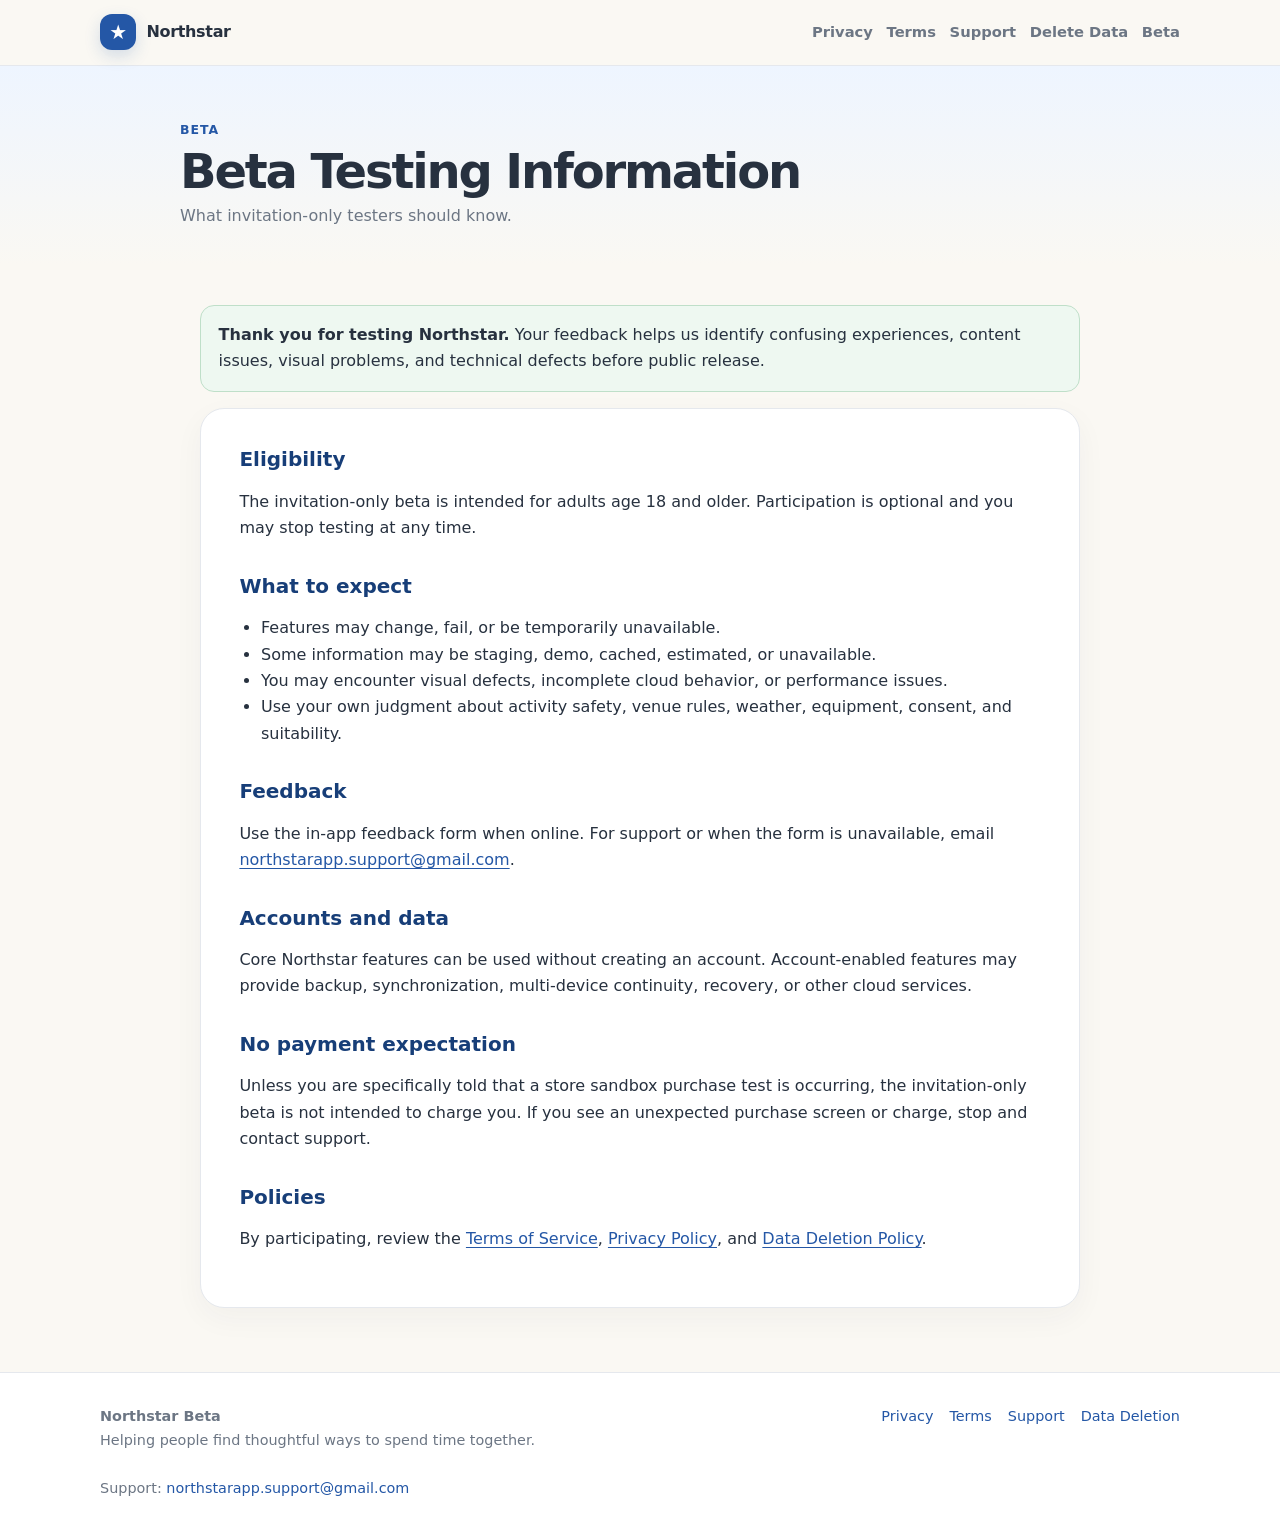
==== beta/index.html @ 6a09dfb1 "Initial Northstar website" ====
<!doctype html>
<html lang="en">
<head>
<meta charset="utf-8">
<meta name="viewport" content="width=device-width, initial-scale=1">
<meta name="description" content="Northstar invitation-only beta information">
<meta name="theme-color" content="#2457A6">
<title>Beta Testing | Northstar</title>
<link rel="stylesheet" href="../assets/style.css">
</head>
<body>
<a class="skip" href="#main">Skip to content</a>

<header class="site-header">
  <nav class="nav" aria-label="Main navigation">
    <a class="brand" href="../"><span class="mark" aria-hidden="true">★</span><span>Northstar</span></a>
    <div class="navlinks">
      <a href="../privacy/">Privacy</a>
      <a href="../terms/">Terms</a>
      <a href="../support/">Support</a>
      <a href="../delete-account/">Delete Data</a>
      <a href="../beta/">Beta</a>
    </div>
  </nav>
</header>
<main id="main">
<header class="policy-header"><div class="inner">
 <div class="kicker">Beta</div><h1>Beta Testing Information</h1>
 <p>What invitation-only testers should know.</p>
</div></header>
<section class="container">
 <div class="good"><strong>Thank you for testing Northstar.</strong> Your feedback helps us identify confusing experiences, content issues, visual problems, and technical defects before public release.</div>
 <article class="policy" style="margin-top:1rem">
  <h2>Eligibility</h2>
  <p>The invitation-only beta is intended for adults age 18 and older. Participation is optional and you may stop testing at any time.</p>
  <h2>What to expect</h2>
  <ul>
   <li>Features may change, fail, or be temporarily unavailable.</li>
   <li>Some information may be staging, demo, cached, estimated, or unavailable.</li>
   <li>You may encounter visual defects, incomplete cloud behavior, or performance issues.</li>
   <li>Use your own judgment about activity safety, venue rules, weather, equipment, consent, and suitability.</li>
  </ul>
  <h2>Feedback</h2>
  <p>Use the in-app feedback form when online. For support or when the form is unavailable, email <a href="mailto:northstarapp.support@gmail.com">northstarapp.support@gmail.com</a>.</p>
  <h2>Accounts and data</h2>
  <p>Core Northstar features can be used without creating an account. Account-enabled features may provide backup, synchronization, multi-device continuity, recovery, or other cloud services.</p>
  <h2>No payment expectation</h2>
  <p>Unless you are specifically told that a store sandbox purchase test is occurring, the invitation-only beta is not intended to charge you. If you see an unexpected purchase screen or charge, stop and contact support.</p>
  <h2>Policies</h2>
  <p>By participating, review the <a href="../terms/">Terms of Service</a>, <a href="../privacy/">Privacy Policy</a>, and <a href="../delete-account/">Data Deletion Policy</a>.</p>
 </article>
</section>
</main>

<footer>
 <div class="footer">
   <div><strong>Northstar Beta</strong><br>Helping people find thoughtful ways to spend time together.</div>
   <div class="footer-links">
     <a href="../privacy/">Privacy</a>
     <a href="../terms/">Terms</a>
     <a href="../support/">Support</a>
     <a href="../delete-account/">Data Deletion</a>
   </div>
   <div>Support: <a href="mailto:northstarapp.support@gmail.com">northstarapp.support@gmail.com</a></div>
 </div>
</footer>
</body>
</html>
---- assets/style.css ----
:root{
  --primary:#2457A6;--primary-light:#5E9CE6;--primary-dark:#173E78;
  --accent:#E8B547;--cream:#FAF8F3;--surface:#FFFFFF;--surface-alt:#F2F5F8;
  --text:#27313F;--muted:#6C7684;--divider:#E5E8ED;--success:#3F8F5A;
  --max:920px;--radius:18px;
}
*{box-sizing:border-box}
html{scroll-behavior:smooth}
body{margin:0;font-family:Inter,ui-sans-serif,system-ui,-apple-system,BlinkMacSystemFont,"Segoe UI",sans-serif;background:var(--cream);color:var(--text);line-height:1.65}
a{color:var(--primary);text-decoration-thickness:1px;text-underline-offset:3px}
a:hover{color:var(--primary-dark)}
.skip{position:absolute;left:-9999px;top:0;background:#fff;padding:.7rem 1rem;z-index:100}
.skip:focus{left:1rem;top:1rem}
.site-header{position:sticky;top:0;z-index:20;background:rgba(250,248,243,.94);backdrop-filter:blur(10px);border-bottom:1px solid var(--divider)}
.nav{max-width:1120px;margin:auto;padding:.9rem 1.25rem;display:flex;align-items:center;justify-content:space-between;gap:1rem}
.brand{display:flex;align-items:center;gap:.65rem;text-decoration:none;color:var(--text);font-weight:800;letter-spacing:-.02em}
.mark{width:36px;height:36px;border-radius:12px;background:var(--primary);color:white;display:grid;place-items:center;font-size:20px;box-shadow:0 6px 16px rgba(36,87,166,.18)}
.navlinks{display:flex;flex-wrap:wrap;gap:.85rem;font-size:.92rem}
.navlinks a{text-decoration:none;color:var(--muted);font-weight:650}
.navlinks a:hover{color:var(--primary)}
main{min-height:70vh}
.hero{padding:5.2rem 1.25rem 4.2rem;background:linear-gradient(180deg,#eef5ff 0%,var(--cream) 100%)}
.hero-inner{max-width:1000px;margin:auto;text-align:center}
.eyebrow{display:inline-block;background:#e4efff;color:var(--primary-dark);font-weight:750;padding:.35rem .7rem;border-radius:999px;font-size:.84rem}
h1{font-size:clamp(2.25rem,7vw,4.25rem);line-height:1.04;letter-spacing:-.045em;margin:1rem 0}
.hero p{font-size:clamp(1.05rem,2vw,1.25rem);max-width:720px;margin:0 auto;color:var(--muted)}
.actions{display:flex;justify-content:center;gap:.8rem;flex-wrap:wrap;margin-top:1.8rem}
.button{display:inline-block;text-decoration:none;font-weight:750;border-radius:14px;padding:.75rem 1rem;border:1px solid var(--divider);background:white;color:var(--text)}
.button.primary{background:var(--primary);border-color:var(--primary);color:white}
.container{max-width:var(--max);margin:auto;padding:2.5rem 1.25rem 4rem}
.card-grid{display:grid;grid-template-columns:repeat(3,1fr);gap:1rem;margin-top:2rem}
.card{background:var(--surface);border:1px solid var(--divider);border-radius:var(--radius);padding:1.25rem;box-shadow:0 8px 22px rgba(39,49,63,.045)}
.card h2,.card h3{margin-top:0}
.card p{color:var(--muted)}
.policy-header{padding:3.4rem 1.25rem 2rem;background:linear-gradient(180deg,#eef5ff,var(--cream))}
.policy-header .inner{max-width:var(--max);margin:auto}
.policy-header h1{font-size:clamp(2rem,5vw,3rem);margin:.4rem 0 .4rem}
.policy-header p{color:var(--muted);margin:.2rem 0}
.policy{background:var(--surface);border:1px solid var(--divider);border-radius:24px;padding:clamp(1.2rem,4vw,2.4rem);box-shadow:0 10px 30px rgba(39,49,63,.045)}
.policy h2{font-size:1.25rem;line-height:1.25;margin-top:2rem;color:var(--primary-dark)}
.policy h2:first-child{margin-top:0}
.policy h3{font-size:1.05rem;margin-bottom:.25rem}
.policy ul{padding-left:1.35rem}
.notice{background:#fff8e6;border:1px solid #f1d38b;border-radius:14px;padding:1rem 1.1rem;margin:1.1rem 0}
.good{background:#eef8f1;border:1px solid #bfdfc9;border-radius:14px;padding:1rem 1.1rem}
.meta{color:var(--muted);font-size:.92rem}
.kicker{color:var(--primary);font-weight:800;text-transform:uppercase;letter-spacing:.08em;font-size:.78rem}
.steps{counter-reset:step;display:grid;gap:.85rem}
.step{position:relative;background:var(--surface);border:1px solid var(--divider);border-radius:16px;padding:1rem 1rem 1rem 3.4rem}
.step:before{counter-increment:step;content:counter(step);position:absolute;left:1rem;top:1rem;width:1.7rem;height:1.7rem;border-radius:50%;display:grid;place-items:center;background:var(--primary);color:#fff;font-weight:800;font-size:.85rem}
footer{border-top:1px solid var(--divider);background:#fff}
.footer{max-width:1120px;margin:auto;padding:2rem 1.25rem;display:flex;justify-content:space-between;gap:1.5rem;flex-wrap:wrap;color:var(--muted);font-size:.9rem}
.footer-links{display:flex;gap:1rem;flex-wrap:wrap}
.footer a{text-decoration:none}
@media(max-width:760px){
 .nav{align-items:flex-start}.navlinks{justify-content:flex-end;gap:.55rem}.navlinks a{font-size:.82rem}
 .card-grid{grid-template-columns:1fr}
 .hero{padding-top:3.6rem}
}
@media(max-width:520px){
 .nav{display:block}.brand{margin-bottom:.7rem}.navlinks{justify-content:flex-start}
 .policy{border-radius:18px}
}
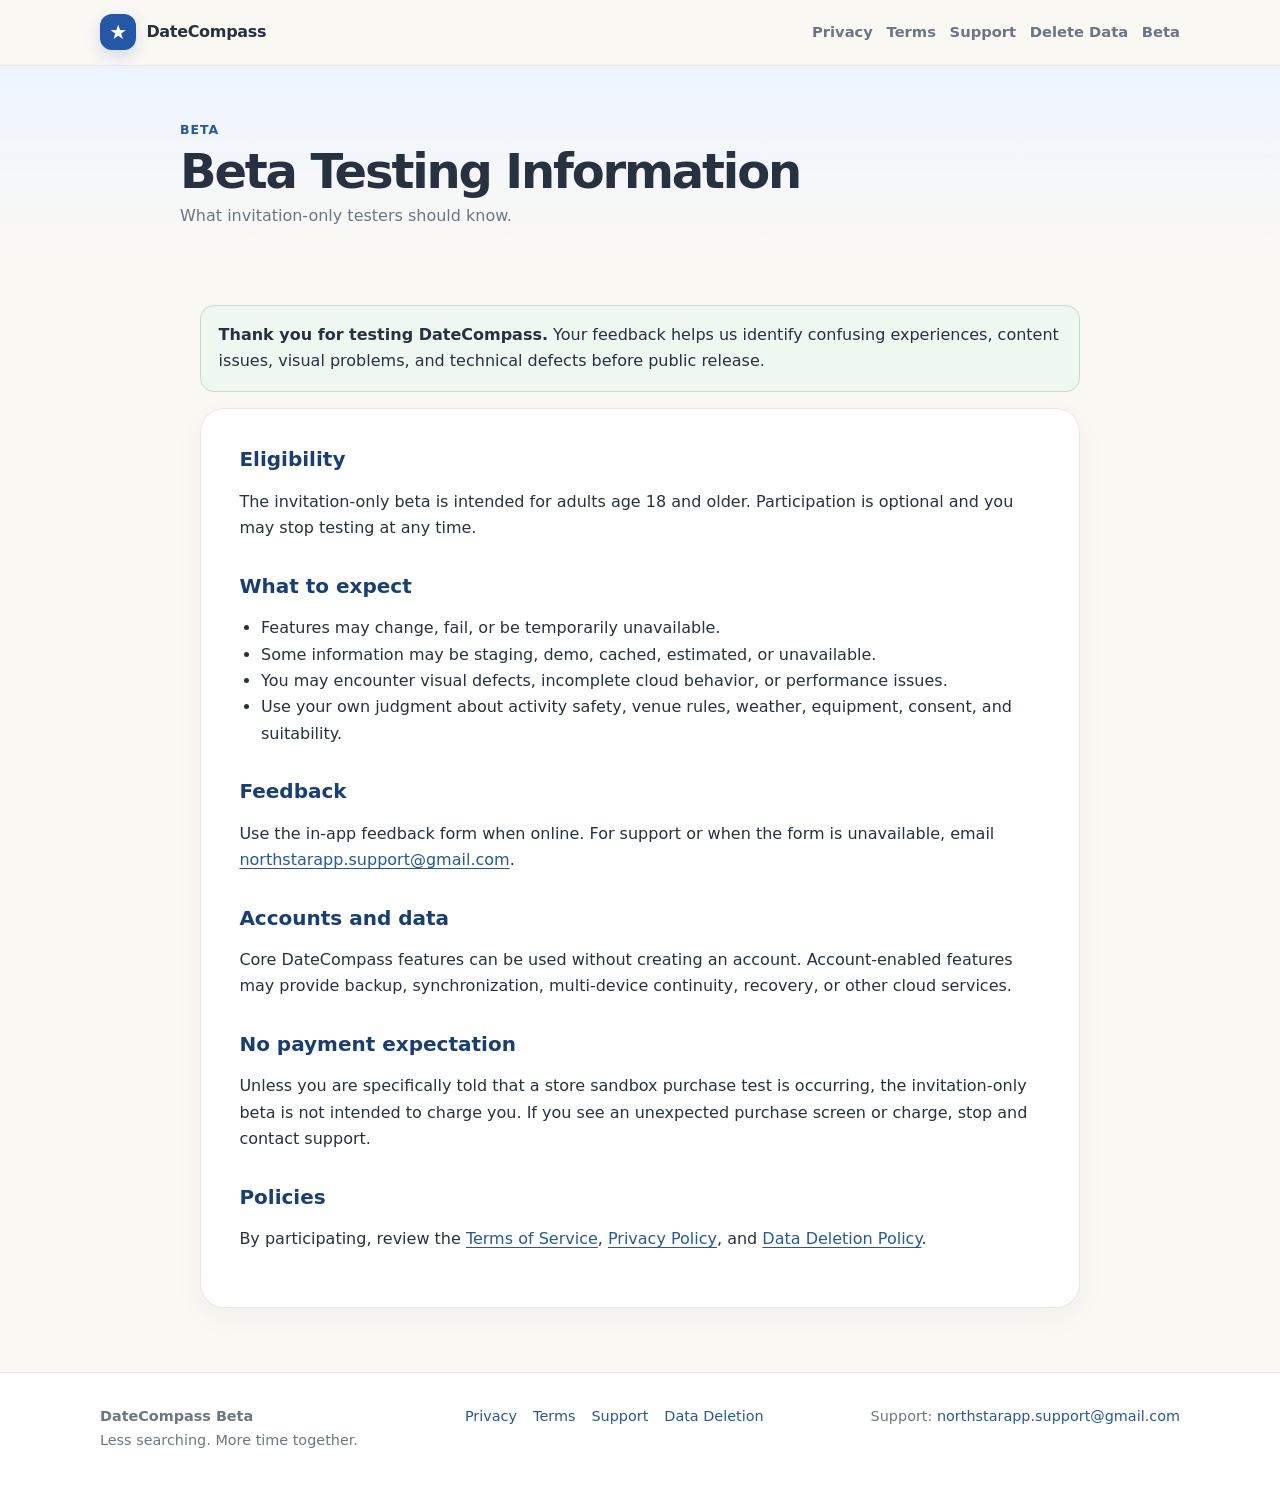
==== commit 86c76012: "Rebrand public website to DateCompass" ====
--- a/beta/index.html
+++ b/beta/index.html
@@ -3,9 +3,17 @@
 <head>
 <meta charset="utf-8">
 <meta name="viewport" content="width=device-width, initial-scale=1">
-<meta name="description" content="Northstar invitation-only beta information">
+<meta name="description" content="DateCompass invitation-only beta information">
 <meta name="theme-color" content="#2457A6">
-<title>Beta Testing | Northstar</title>
+<title>Beta Testing | DateCompass</title>
+<meta property="og:type" content="website">
+<meta property="og:title" content="Beta Testing | DateCompass">
+<meta property="og:description" content="DateCompass invitation-only beta information">
+<meta property="og:image" content="https://northstar-site.github.io/Northstar/assets/datecompass-social-preview.png">
+<meta name="twitter:card" content="summary_large_image">
+<meta name="twitter:title" content="Beta Testing | DateCompass">
+<meta name="twitter:description" content="DateCompass invitation-only beta information">
+<meta name="twitter:image" content="https://northstar-site.github.io/Northstar/assets/datecompass-social-preview.png">
 <link rel="stylesheet" href="../assets/style.css">
 </head>
 <body>
@@ -13,7 +21,7 @@
 
 <header class="site-header">
   <nav class="nav" aria-label="Main navigation">
-    <a class="brand" href="../"><span class="mark" aria-hidden="true">★</span><span>Northstar</span></a>
+    <a class="brand" href="../"><span class="mark" aria-hidden="true">★</span><span>DateCompass</span></a>
     <div class="navlinks">
       <a href="../privacy/">Privacy</a>
       <a href="../terms/">Terms</a>
@@ -29,7 +37,7 @@
  <p>What invitation-only testers should know.</p>
 </div></header>
 <section class="container">
- <div class="good"><strong>Thank you for testing Northstar.</strong> Your feedback helps us identify confusing experiences, content issues, visual problems, and technical defects before public release.</div>
+ <div class="good"><strong>Thank you for testing DateCompass.</strong> Your feedback helps us identify confusing experiences, content issues, visual problems, and technical defects before public release.</div>
  <article class="policy" style="margin-top:1rem">
   <h2>Eligibility</h2>
   <p>The invitation-only beta is intended for adults age 18 and older. Participation is optional and you may stop testing at any time.</p>
@@ -43,7 +51,7 @@
   <h2>Feedback</h2>
   <p>Use the in-app feedback form when online. For support or when the form is unavailable, email <a href="mailto:northstarapp.support@gmail.com">northstarapp.support@gmail.com</a>.</p>
   <h2>Accounts and data</h2>
-  <p>Core Northstar features can be used without creating an account. Account-enabled features may provide backup, synchronization, multi-device continuity, recovery, or other cloud services.</p>
+  <p>Core DateCompass features can be used without creating an account. Account-enabled features may provide backup, synchronization, multi-device continuity, recovery, or other cloud services.</p>
   <h2>No payment expectation</h2>
   <p>Unless you are specifically told that a store sandbox purchase test is occurring, the invitation-only beta is not intended to charge you. If you see an unexpected purchase screen or charge, stop and contact support.</p>
   <h2>Policies</h2>
@@ -54,7 +62,7 @@
 
 <footer>
  <div class="footer">
-   <div><strong>Northstar Beta</strong><br>Helping people find thoughtful ways to spend time together.</div>
+   <div><strong>DateCompass Beta</strong><br>Less searching. More time together.</div>
    <div class="footer-links">
      <a href="../privacy/">Privacy</a>
      <a href="../terms/">Terms</a>
@@ -65,4 +73,4 @@
  </div>
 </footer>
 </body>
-</html>+</html>
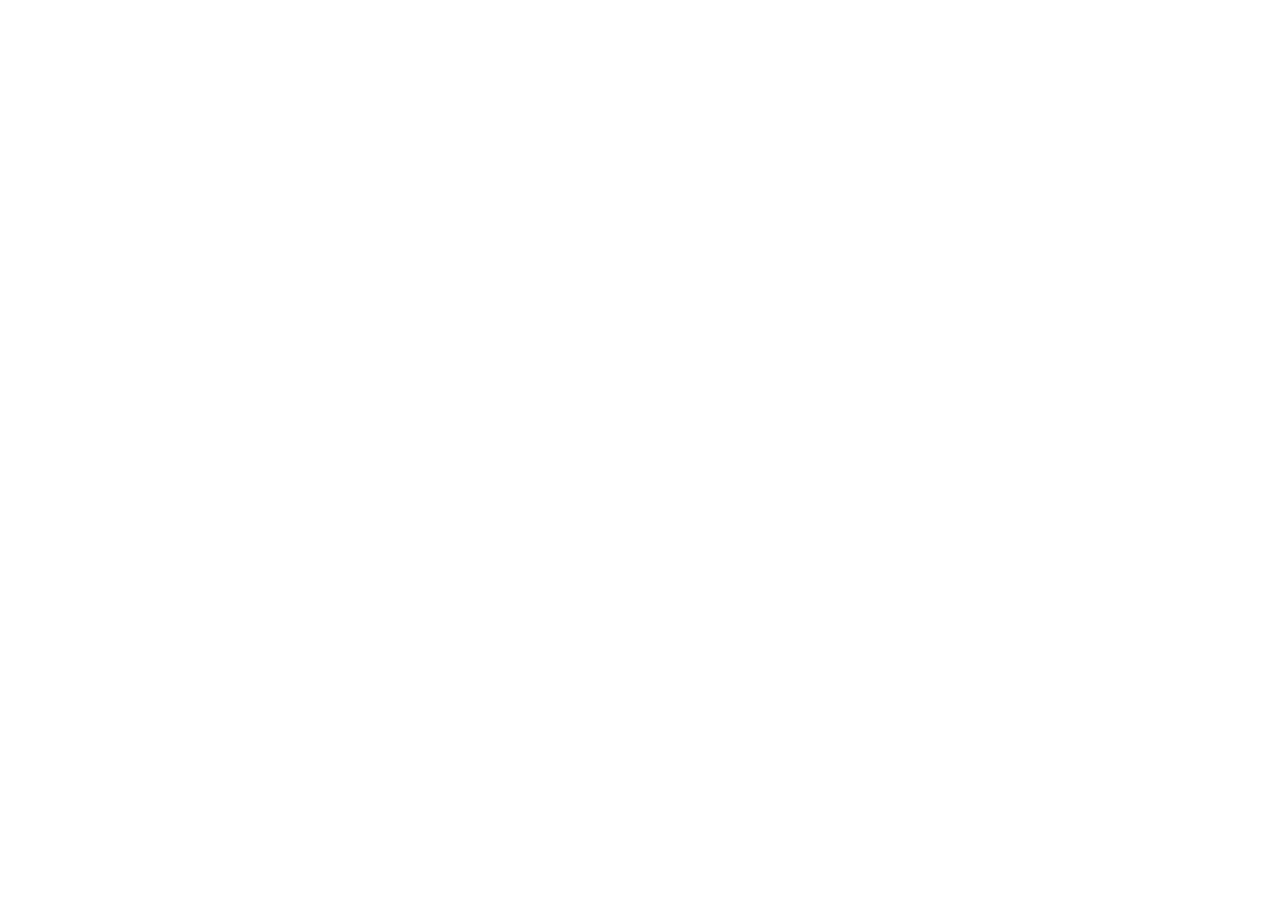
==== commit 8eec8065: "Retire beta page and refresh production site fallback" ====
--- a/beta/index.html
+++ b/beta/index.html
@@ -3,74 +3,15 @@
 <head>
 <meta charset="utf-8">
 <meta name="viewport" content="width=device-width, initial-scale=1">
-<meta name="description" content="DateCompass invitation-only beta information">
-<meta name="theme-color" content="#2457A6">
-<title>Beta Testing | DateCompass</title>
-<meta property="og:type" content="website">
-<meta property="og:title" content="Beta Testing | DateCompass">
-<meta property="og:description" content="DateCompass invitation-only beta information">
-<meta property="og:image" content="https://northstar-site.github.io/Northstar/assets/datecompass-social-preview.png">
-<meta name="twitter:card" content="summary_large_image">
-<meta name="twitter:title" content="Beta Testing | DateCompass">
-<meta name="twitter:description" content="DateCompass invitation-only beta information">
-<meta name="twitter:image" content="https://northstar-site.github.io/Northstar/assets/datecompass-social-preview.png">
-<link rel="stylesheet" href="../assets/style.css">
+<meta name="robots" content="noindex, follow">
+<meta http-equiv="refresh" content="0; url=https://getdatecompass.app/">
+<link rel="canonical" href="https://getdatecompass.app/">
+<title>Redirecting to DateCompass</title>
+<script>window.location.replace('https://getdatecompass.app/');</script>
 </head>
 <body>
-<a class="skip" href="#main">Skip to content</a>
-
-<header class="site-header">
-  <nav class="nav" aria-label="Main navigation">
-    <a class="brand" href="../"><span class="mark" aria-hidden="true">★</span><span>DateCompass</span></a>
-    <div class="navlinks">
-      <a href="../privacy/">Privacy</a>
-      <a href="../terms/">Terms</a>
-      <a href="../support/">Support</a>
-      <a href="../delete-account/">Delete Data</a>
-      <a href="../beta/">Beta</a>
-    </div>
-  </nav>
-</header>
-<main id="main">
-<header class="policy-header"><div class="inner">
- <div class="kicker">Beta</div><h1>Beta Testing Information</h1>
- <p>What invitation-only testers should know.</p>
-</div></header>
-<section class="container">
- <div class="good"><strong>Thank you for testing DateCompass.</strong> Your feedback helps us identify confusing experiences, content issues, visual problems, and technical defects before public release.</div>
- <article class="policy" style="margin-top:1rem">
-  <h2>Eligibility</h2>
-  <p>The invitation-only beta is intended for adults age 18 and older. Participation is optional and you may stop testing at any time.</p>
-  <h2>What to expect</h2>
-  <ul>
-   <li>Features may change, fail, or be temporarily unavailable.</li>
-   <li>Some information may be staging, demo, cached, estimated, or unavailable.</li>
-   <li>You may encounter visual defects, incomplete cloud behavior, or performance issues.</li>
-   <li>Use your own judgment about activity safety, venue rules, weather, equipment, consent, and suitability.</li>
-  </ul>
-  <h2>Feedback</h2>
-  <p>Use the in-app feedback form when online. For support or when the form is unavailable, email <a href="mailto:northstarapp.support@gmail.com">northstarapp.support@gmail.com</a>.</p>
-  <h2>Accounts and data</h2>
-  <p>Core DateCompass features can be used without creating an account. Account-enabled features may provide backup, synchronization, multi-device continuity, recovery, or other cloud services.</p>
-  <h2>No payment expectation</h2>
-  <p>Unless you are specifically told that a store sandbox purchase test is occurring, the invitation-only beta is not intended to charge you. If you see an unexpected purchase screen or charge, stop and contact support.</p>
-  <h2>Policies</h2>
-  <p>By participating, review the <a href="../terms/">Terms of Service</a>, <a href="../privacy/">Privacy Policy</a>, and <a href="../delete-account/">Data Deletion Policy</a>.</p>
- </article>
-</section>
+<main>
+ <p>This page has moved to the <a href="https://getdatecompass.app/">DateCompass homepage</a>.</p>
 </main>
-
-<footer>
- <div class="footer">
-   <div><strong>DateCompass Beta</strong><br>Less searching. More time together.</div>
-   <div class="footer-links">
-     <a href="../privacy/">Privacy</a>
-     <a href="../terms/">Terms</a>
-     <a href="../support/">Support</a>
-     <a href="../delete-account/">Data Deletion</a>
-   </div>
-   <div>Support: <a href="mailto:northstarapp.support@gmail.com">northstarapp.support@gmail.com</a></div>
- </div>
-</footer>
 </body>
 </html>
